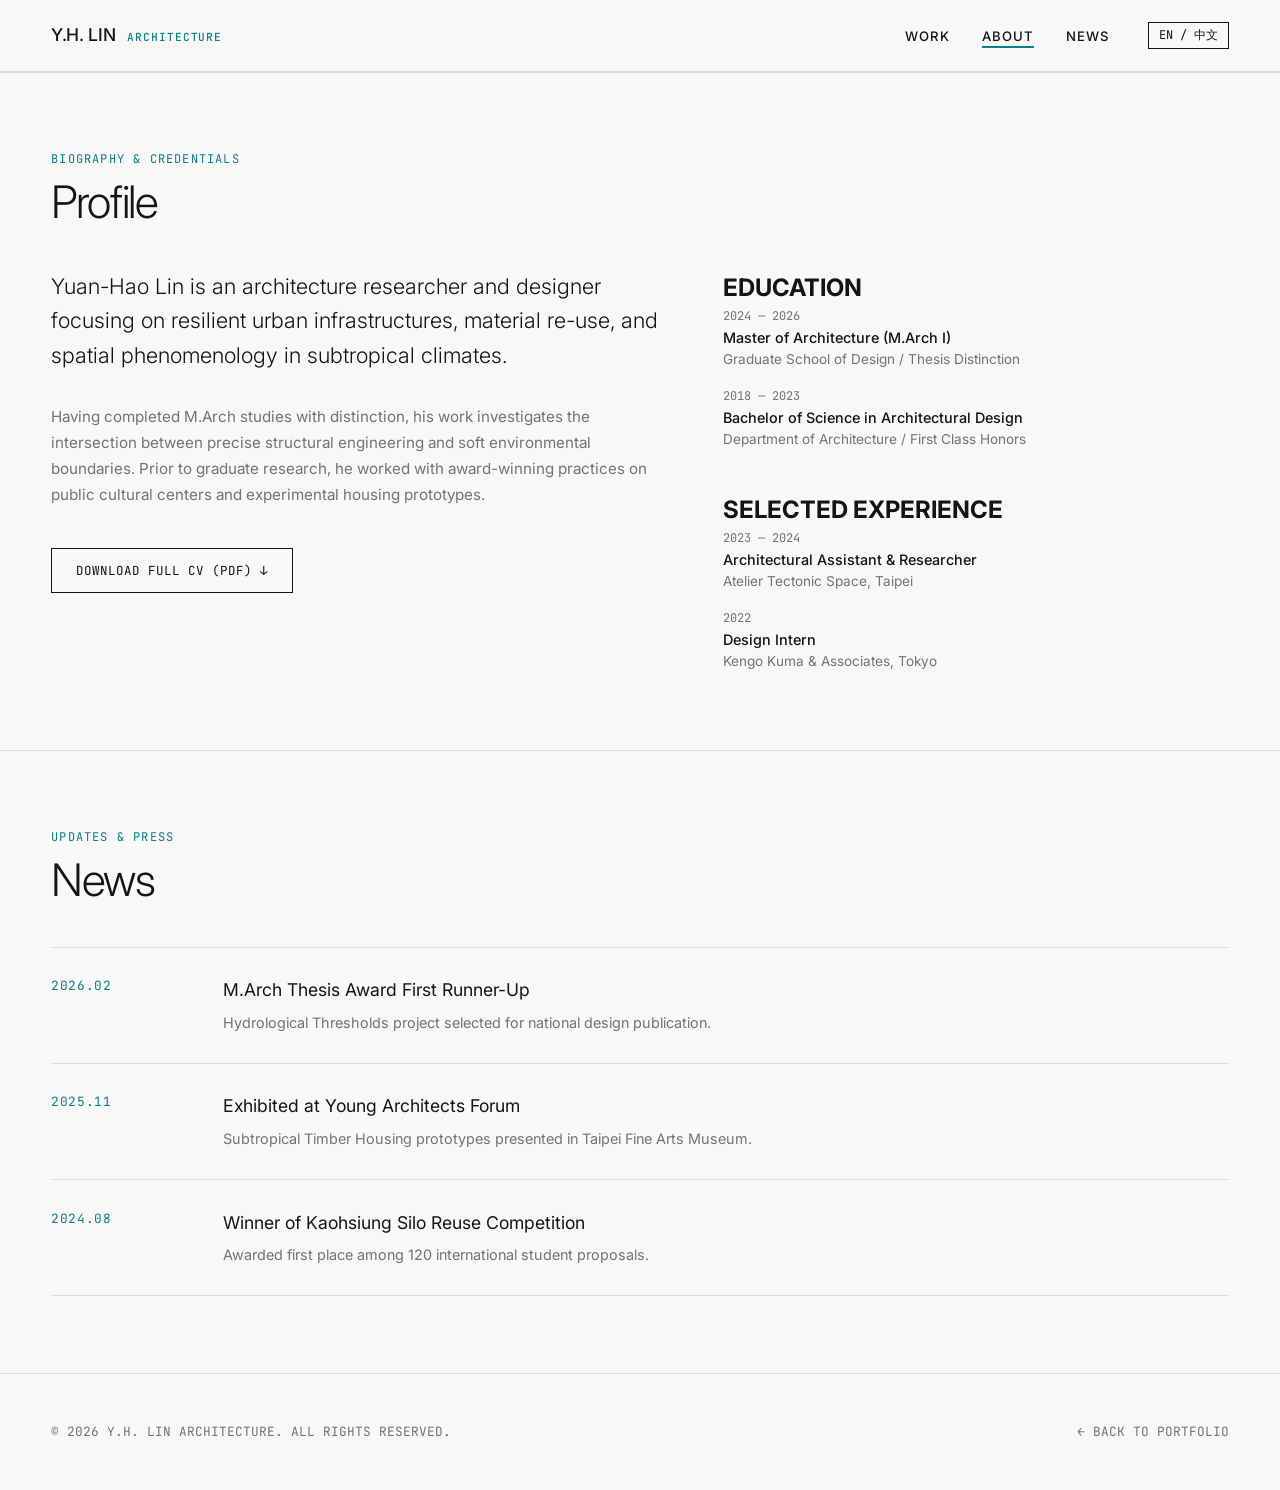
==== about.html @ 2877ac1b "prototype" ====
<!DOCTYPE html>
<html lang="en">
<head>
  <meta charset="UTF-8">
  <meta name="viewport" content="width=device-width, initial-scale=1.0">
  <title>About — Y.H. LIN Architecture</title>
  <meta name="description" content="Biography and credentials of Yuan-Hao Lin, architecture researcher and designer.">
  <link rel="preconnect" href="https://fonts.googleapis.com">
  <link rel="preconnect" href="https://fonts.gstatic.com" crossorigin>
  <link href="https://fonts.googleapis.com/css2?family=Inter:wght@300;400;500;600&family=JetBrains+Mono:wght@300;400;500&family=Noto+Sans+TC:wght@300;400;500&display=swap" rel="stylesheet">
  <link rel="stylesheet" href="styles.css">
</head>
<body data-page="about">

  <!-- SITE HEADER -->
  <header class="site-header">
    <a href="index.html" class="brand-logo" aria-label="Y.H. Lin Architecture — home">
      <span>Y.H. LIN</span>
      <span class="sub" id="logo-sub">ARCHITECTURE</span>
    </a>
    <div class="nav-container">
      <nav aria-label="Primary navigation">
        <ul class="nav-links">
          <li><a href="index.html#work" id="nav-work">WORK</a></li>
          <li><a href="about.html"      id="nav-about" class="active">ABOUT</a></li>
          <li><a href="#news"           id="nav-news">NEWS</a></li>
        </ul>
      </nav>
      <button class="lang-btn" id="lang-toggle-btn" aria-label="Toggle language between English and Chinese">EN / 中文</button>
    </div>
  </header>

  <main>

    <!-- 01. PROFILE / BIOGRAPHY -->
    <section id="profile" aria-labelledby="profile-title">
      <span class="section-label" id="profile-label">BIOGRAPHY &amp; CREDENTIALS</span>
      <h1 class="section-title" id="profile-title">Profile</h1>

      <div class="profile-layout">

        <!-- Bio column -->
        <div>
          <p class="profile-bio-main" id="profile-bio-main">
            Yuan-Hao Lin is an architecture researcher and designer focusing on resilient urban infrastructures, material re-use, and spatial phenomenology in subtropical climates.
          </p>
          <p class="profile-sub-text" id="profile-bio-sub">
            Having completed M.Arch studies with distinction, his work investigates the intersection between precise structural engineering and soft environmental boundaries. Prior to graduate research, he worked with award-winning practices on public cultural centers and experimental housing prototypes.
          </p>
          <a href="#" class="cv-download-btn" id="cv-btn"
             aria-label="Download full CV as PDF"
             onclick="alert('CV download coming soon.'); return false;">
            DOWNLOAD FULL CV (PDF) ↓
          </a>
        </div>

        <!-- Credentials column -->
        <aside class="profile-credentials" aria-label="Education and experience">

          <div class="cred-group">
            <h2 id="head-edu">EDUCATION</h2>
            <ul class="cred-list">
              <li class="cred-item">
                <span class="year">2024 — 2026</span>
                <span class="title" id="edu-1-title">Master of Architecture (M.Arch I)</span>
                <span class="institution" id="edu-1-inst">Graduate School of Design / Thesis Distinction</span>
              </li>
              <li class="cred-item">
                <span class="year">2018 — 2023</span>
                <span class="title" id="edu-2-title">Bachelor of Science in Architectural Design</span>
                <span class="institution" id="edu-2-inst">Department of Architecture / First Class Honors</span>
              </li>
            </ul>
          </div>

          <div class="cred-group">
            <h2 id="head-exp">SELECTED EXPERIENCE</h2>
            <ul class="cred-list">
              <li class="cred-item">
                <span class="year">2023 — 2024</span>
                <span class="title" id="exp-1-title">Architectural Assistant &amp; Researcher</span>
                <span class="institution">Atelier Tectonic Space, Taipei</span>
              </li>
              <li class="cred-item">
                <span class="year">2022</span>
                <span class="title" id="exp-2-title">Design Intern</span>
                <span class="institution">Kengo Kuma &amp; Associates, Tokyo</span>
              </li>
            </ul>
          </div>

        </aside>
      </div>
    </section>

    <!-- 02. NEWS -->
    <section id="news" aria-labelledby="news-title">
      <span class="section-label" id="news-label">UPDATES &amp; PRESS</span>
      <h2 class="section-title" id="news-title">News</h2>
      <div class="news-timeline" id="news-timeline" aria-label="News and press">
        <!-- Rendered via script.js -->
      </div>
    </section>

  </main>

  <footer class="site-footer">
    <div>© 2026 Y.H. LIN ARCHITECTURE. ALL RIGHTS RESERVED.</div>
    <div><a href="index.html" style="color:inherit;text-decoration:none;">← BACK TO PORTFOLIO</a></div>
  </footer>

  <script src="script.js"></script>
</body>
</html>
---- styles.css ----
/* ==========================================================================
   DESIGN SYSTEM & TOKENS
   ========================================================================== */
:root {
  --bg-primary: #f8f8f6;
  --bg-surface: #f1f0ec;
  --bg-modal: rgba(248, 248, 246, 0.96);
  --text-main: #141414;
  --text-muted: #737373;
  --border-color: #141414;
  --border-light: rgba(20, 20, 20, 0.12);
  --accent-teal: #0a7e8c;
  --accent-teal-hover: #075b65;

  --font-sans: 'Inter', 'Noto Sans TC', -apple-system, BlinkMacSystemFont, sans-serif;
  --font-mono: 'JetBrains Mono', monospace;

  --header-height: 72px;
  --gutter: clamp(1.25rem, 4vw, 3.5rem);
  --border-radius: 0px;

  --carousel-card-size: min(520px, 68vw);
  --carousel-gap: clamp(1rem, 3vw, 2.5rem);
  --transition-smooth: cubic-bezier(0.25, 1, 0.5, 1);
}

* {
  box-sizing: border-box;
  margin: 0;
  padding: 0;
}

html {
  scroll-behavior: smooth;
  font-size: 16px;
  background-color: var(--bg-primary);
  color: var(--text-main);
}

body {
  font-family: var(--font-sans);
  line-height: 1.6;
  background-color: var(--bg-primary);
  color: var(--text-main);
  overflow-x: hidden;
  -webkit-font-smoothing: antialiased;
}

/* ==========================================================================
   HEADER / NAVIGATION
   ========================================================================== */
.site-header {
  position: sticky;
  top: 0;
  left: 0;
  width: 100%;
  height: var(--header-height);
  background: var(--bg-primary);
  border-bottom: 1px solid var(--border-light);
  display: flex;
  align-items: center;
  justify-content: space-between;
  padding: 0 var(--gutter);
  z-index: 900;
}

.brand-logo {
  font-size: 1.1rem;
  font-weight: 500;
  letter-spacing: -0.02em;
  text-decoration: none;
  color: var(--text-main);
  display: flex;
  align-items: baseline;
  gap: 12px;
}

.brand-logo .sub {
  font-family: var(--font-mono);
  font-size: 0.7rem;
  color: var(--accent-teal);
  text-transform: uppercase;
  letter-spacing: 0.08em;
}

.nav-container {
  display: flex;
  align-items: center;
  gap: clamp(1.5rem, 3vw, 3rem);
}

.nav-links {
  display: flex;
  list-style: none;
  gap: clamp(1.2rem, 2.5vw, 2.2rem);
}

.nav-links a {
  text-decoration: none;
  color: var(--text-main);
  font-size: 0.82rem;
  font-weight: 500;
  letter-spacing: 0.08em;
  text-transform: uppercase;
  position: relative;
  padding: 4px 0;
  transition: color 0.2s ease;
}

.nav-links a::after {
  content: '';
  position: absolute;
  bottom: 0;
  left: 0;
  width: 0%;
  height: 1.5px;
  background-color: var(--accent-teal);
  transition: width 0.25s var(--transition-smooth);
}

.nav-links a:hover::after,
.nav-links a.active::after {
  width: 100%;
}

.lang-btn {
  background: none;
  border: 1px solid var(--border-color);
  padding: 4px 10px;
  font-family: var(--font-mono);
  font-size: 0.75rem;
  cursor: pointer;
  color: var(--text-main);
  transition: all 0.2s ease;
}

.lang-btn:hover {
  background: var(--text-main);
  color: var(--bg-primary);
}

/* ==========================================================================
   MAIN LAYOUT & EDITORIAL SECTIONS
   ========================================================================== */
main {
  padding-top: 0;
}

section {
  padding: clamp(3rem, 6vw, 6rem) var(--gutter);
  scroll-margin-top: var(--header-height);
}

/* Section Headers */
.section-label {
  font-family: var(--font-mono);
  font-size: 0.75rem;
  color: var(--accent-teal);
  text-transform: uppercase;
  letter-spacing: 0.1em;
  margin-bottom: 0.5rem;
  display: block;
}

.section-title {
  font-size: clamp(1.8rem, 3.5vw, 2.8rem);
  font-weight: 300;
  letter-spacing: -0.03em;
  margin-bottom: 2.5rem;
  line-height: 1.15;
}

/* ==========================================================================
   01. FEATURED CAROUSEL SECTION (HOME)
   ========================================================================== */
#home {
  padding: 2.5rem 0 4rem 0;
  position: relative;
  overflow: hidden;
}

.editorial-hero-meta {
  padding: 0 var(--gutter);
  margin-bottom: 2rem;
  display: grid;
  grid-template-columns: 1fr auto;
  align-items: flex-end;
}

.hero-intro-text {
  max-width: 540px;
  font-size: clamp(0.95rem, 1.4vw, 1.15rem);
  font-weight: 300;
  color: var(--text-main);
  line-height: 1.5;
}

.carousel-stage {
  position: relative;
  width: 100%;
  padding: 1rem 0 4.5rem 0;
}

.carousel-viewport {
  width: 100%;
  overflow: hidden;
  position: relative;
  cursor: grab;
}

.carousel-viewport:active {
  cursor: grabbing;
}

.carousel-track {
  display: flex;
  gap: var(--carousel-gap);
  will-change: transform;
  transition: transform 0.5s var(--transition-smooth);
  align-items: center;
}

.carousel-card {
  flex: 0 0 var(--carousel-card-size);
  aspect-ratio: 1 / 1;
  position: relative;
  border: 1px solid var(--border-color);

  background: var(--bg-surface);
  overflow: hidden;
  user-select: none;
  transition: opacity 0.4s ease, transform 0.4s ease, filter 0.4s ease;
  box-shadow: 0 8px 30px rgba(0, 0, 0, 0.04);
}

.carousel-card:not(.active) {
  opacity: 0.45;
  transform: scale(0.92);
  filter: grayscale(30%);
}

.carousel-card.active {
  opacity: 1;
  transform: scale(1);
  filter: grayscale(0%);
}

.carousel-card svg,
.carousel-card img {
  width: 100%;
  height: 100%;
  object-fit: cover;
  display: block;
  pointer-events: none;
}

.carousel-card.active::before {
  content: '';
  position: absolute;
  inset: 0;
  background: rgba(10, 126, 140, 0.08);
  opacity: 0;
  transition: opacity 0.25s ease;
  z-index: 2;
}

.carousel-card.active:hover::before {
  opacity: 1;
}

.carousel-controls {
  position: absolute;
  bottom: 0;
  left: var(--gutter);
  right: var(--gutter);
  display: flex;
  justify-content: space-between;
  align-items: center;
  pointer-events: none;
}

.carousel-btn {
  pointer-events: auto;
  background: transparent;
  border: 1px solid var(--border-color);
  color: var(--text-main);
  padding: 10px 22px;
  font-family: var(--font-mono);
  font-size: 0.78rem;
  letter-spacing: 0.12em;
  text-transform: uppercase;
  cursor: pointer;
  display: flex;
  align-items: center;
  gap: 12px;
  transition: all 0.25s ease;
}

.carousel-btn:hover {
  background: var(--text-main);
  color: var(--bg-primary);
}

.carousel-counter {
  font-family: var(--font-mono);
  font-size: 0.8rem;
  color: var(--text-muted);
  letter-spacing: 0.05em;
}

.view-all-container {
  padding: 1.5rem var(--gutter) 0 var(--gutter);
  display: flex;
  justify-content: flex-end;
}

.btn-view-all {
  display: inline-flex;
  align-items: center;
  gap: 14px;
  background: var(--text-main);
  color: var(--bg-primary);
  padding: 14px 28px;
  text-decoration: none;
  font-family: var(--font-mono);
  font-size: 0.8rem;
  letter-spacing: 0.1em;
  text-transform: uppercase;
  border: 1px solid var(--text-main);
  cursor: pointer;
  transition: all 0.25s var(--transition-smooth);
}

.btn-view-all:hover {
  background: var(--accent-teal);
  border-color: var(--accent-teal);
  color: #fff;
}

/* ==========================================================================
   02. WORK GALLERY
   ========================================================================== */
#work {
  border-top: 1px solid var(--border-light);
}

.gallery-grid {
  display: grid;
  grid-template-columns: repeat(auto-fill, minmax(320px, 1fr));
  gap: clamp(1.5rem, 3vw, 2.5rem);
}

.gallery-card {
  background: var(--bg-surface);
  border: 1px solid var(--border-light);
  cursor: pointer;
  transition: transform 0.3s ease, border-color 0.3s ease;
}

.gallery-card:hover {
  transform: translateY(-4px);
  border-color: var(--accent-teal);
}

.gallery-thumb {
  width: 100%;
  aspect-ratio: 1 / 1;
  overflow: hidden;
  border-bottom: 1px solid var(--border-light);
}

.gallery-thumb svg,
.gallery-thumb img {
  width: 100%;
  height: 100%;
  object-fit: cover;
  transition: transform 0.5s ease;
}

.gallery-card:hover .gallery-thumb svg,
.gallery-card:hover .gallery-thumb img {
  transform: scale(1.04);
}

.gallery-meta {
  padding: 1.2rem;
}

.gallery-meta .tag {
  font-family: var(--font-mono);
  font-size: 0.7rem;
  color: var(--accent-teal);
  text-transform: uppercase;
  letter-spacing: 0.08em;
}

.gallery-meta h3 {
  font-size: 1.15rem;
  font-weight: 400;
  margin: 4px 0 8px 0;
  letter-spacing: -0.01em;
}

.gallery-meta .info {
  display: flex;
  justify-content: space-between;
  font-size: 0.8rem;
  color: var(--text-muted);
  font-family: var(--font-mono);
}

/* ==========================================================================
   03. PROFILE SECTION
   ========================================================================== */
#profile {
  border-top: 1px solid var(--border-light);
  background: var(--bg-primary);
}

.profile-layout {
  display: grid;
  grid-template-columns: 1.2fr 1fr;
  gap: clamp(2rem, 5vw, 5rem);
}

.profile-bio-main {
  font-size: clamp(1.1rem, 1.8vw, 1.35rem);
  font-weight: 300;
  line-height: 1.6;
  color: var(--text-main);
  margin-bottom: 2rem;
}

.profile-sub-text {
  color: var(--text-muted);
  font-size: 0.95rem;
  line-height: 1.7;
  margin-bottom: 2.5rem;
}

.cv-download-btn {
  display: inline-flex;
  align-items: center;
  gap: 12px;
  padding: 12px 24px;
  border: 1px solid var(--border-color);
  color: var(--text-main);
  text-decoration: none;
  font-family: var(--font-mono);
  font-size: 0.78rem;
  letter-spacing: 0.08em;
  text-transform: uppercase;
  transition: all 0.25s ease;
}

.cv-download-btn:hover {
  background: var(--text-main);
  color: var(--bg-primary);
}

.profile-credentials {
  display: flex;
  flex-direction: column;
  gap: 2.5rem;
}

.cred-group h4 {
  font-family: var(--font-mono);
  font-size: 0.75rem;
  color: var(--accent-teal);
  text-transform: uppercase;
  letter-spacing: 0.1em;
  margin-bottom: 1rem;
  padding-bottom: 0.4rem;
  border-bottom: 1px solid var(--border-light);
}

.cred-list {
  list-style: none;
  display: flex;
  flex-direction: column;
  gap: 1rem;
}

.cred-item {
  display: flex;
  flex-direction: column;
  font-size: 0.9rem;
}

.cred-item .year {
  font-family: var(--font-mono);
  font-size: 0.75rem;
  color: var(--text-muted);
}

.cred-item .title {
  font-weight: 500;
}

.cred-item .institution {
  color: var(--text-muted);
  font-size: 0.85rem;
}

/* ==========================================================================
   04. NEWS SECTION
   ========================================================================== */
#news {
  border-top: 1px solid var(--border-light);
}

.news-timeline {
  display: flex;
  flex-direction: column;
}

.news-item {
  display: grid;
  grid-template-columns: 140px 1fr;
  padding: 1.8rem 0;
  border-bottom: 1px solid var(--border-light);
  gap: 2rem;
}

.news-item:first-child {
  border-top: 1px solid var(--border-light);
}

.news-date {
  font-family: var(--font-mono);
  font-size: 0.8rem;
  color: var(--accent-teal);
  letter-spacing: 0.05em;
}

.news-content h3 {
  font-size: 1.1rem;
  font-weight: 400;
  margin-bottom: 0.4rem;
}

.news-content p {
  font-size: 0.9rem;
  color: var(--text-muted);
  max-width: 680px;
}

/* ==========================================================================
   PROJECT DETAIL MODAL
   ========================================================================== */
.project-modal {
  border: none;
  background: transparent;
  padding: 0;
  max-width: 100vw;
  max-height: 100vh;
  width: 100%;
  height: 100%;
  color: var(--text-main);
  overflow: hidden;
}

.project-modal::backdrop {
  background: rgba(15, 15, 15, 0.75);
  backdrop-filter: blur(4px);
}

.modal-inner {
  background: var(--bg-primary);
  width: 100%;
  height: 100%;
  overflow-y: auto;
  padding: clamp(2rem, 5vw, 4rem) var(--gutter);
  position: relative;
  display: flex;
  flex-direction: column;
}

.modal-close-btn {
  position: fixed;
  top: 1.5rem;
  right: var(--gutter);
  background: var(--text-main);
  color: var(--bg-primary);
  border: none;
  width: 44px;
  height: 44px;
  font-size: 1.2rem;
  cursor: pointer;
  z-index: 100;
  display: flex;
  align-items: center;
  justify-content: center;
  transition: background 0.2s;
}

.modal-close-btn:hover {
  background: var(--accent-teal);
}

.modal-header-meta {
  margin-bottom: 2.5rem;
  max-width: 900px;
}

.modal-header-meta .tag {
  font-family: var(--font-mono);
  font-size: 0.8rem;
  color: var(--accent-teal);
  text-transform: uppercase;
  letter-spacing: 0.1em;
}

.modal-header-meta h2 {
  font-size: clamp(2rem, 4vw, 3.2rem);
  font-weight: 300;
  margin: 0.5rem 0 1.5rem 0;
  line-height: 1.1;
}

.modal-specs-grid {
  display: grid;
  grid-template-columns: repeat(auto-fit, minmax(160px, 1fr));
  gap: 1.5rem;
  padding-top: 1.2rem;
  border-top: 1px solid var(--border-light);
  font-size: 0.85rem;
}

.spec-item label {
  display: block;
  font-family: var(--font-mono);
  font-size: 0.7rem;
  color: var(--text-muted);
  text-transform: uppercase;
}

.modal-body {
  display: grid;
  grid-template-columns: 1fr 1.5fr;
  gap: clamp(2rem, 4vw, 4rem);
  margin-top: 2rem;
}

.modal-description {
  font-size: 1rem;
  line-height: 1.7;
  color: var(--text-main);
}

.modal-gallery-stack {
  display: flex;
  flex-direction: column;
  gap: 2rem;
}

.modal-img-wrapper {
  width: 100%;
  background: var(--bg-surface);
  border: 1px solid var(--border-light);
}

.modal-img-wrapper svg,
.modal-img-wrapper img {
  width: 100%;
  height: auto;
  display: block;
}

.modal-img-caption {
  font-family: var(--font-mono);
  font-size: 0.75rem;
  color: var(--text-muted);
  padding: 0.5rem 0.8rem;
}

.modal-drawings-heading {
  font-family: var(--font-mono);
  font-size: 0.75rem;
  color: var(--accent-teal);
  margin-bottom: 1rem;
}

.modal-overview-heading {
  font-family: var(--font-mono);
  font-size: 0.75rem;
  color: var(--accent-teal);
  margin-bottom: 0.8rem;
}

/* ==========================================================================
   FOOTER
   ========================================================================== */
.site-footer {
  border-top: 1px solid var(--border-light);
  padding: 3rem var(--gutter);
  display: flex;
  justify-content: space-between;
  align-items: center;
  font-size: 0.8rem;
  color: var(--text-muted);
  font-family: var(--font-mono);
}

/* ==========================================================================
   RESPONSIVE BREAKPOINTS
   ========================================================================== */
@media (max-width: 900px) {
  .profile-layout {
    grid-template-columns: 1fr;
  }

  .modal-body {
    grid-template-columns: 1fr;
  }
}

@media (max-width: 680px) {
  .site-header {
    padding: 0 1rem;
  }

  .nav-links {
    gap: 1rem;
  }

  .nav-links a {
    font-size: 0.75rem;
  }

  .editorial-hero-meta {
    grid-template-columns: 1fr;
    gap: 1rem;
  }

  .carousel-btn {
    padding: 8px 14px;
    font-size: 0.7rem;
  }

  .news-item {
    grid-template-columns: 1fr;
    gap: 0.5rem;
  }

  .site-footer {
    flex-direction: column;
    gap: 1rem;
    align-items: flex-start;
  }
}
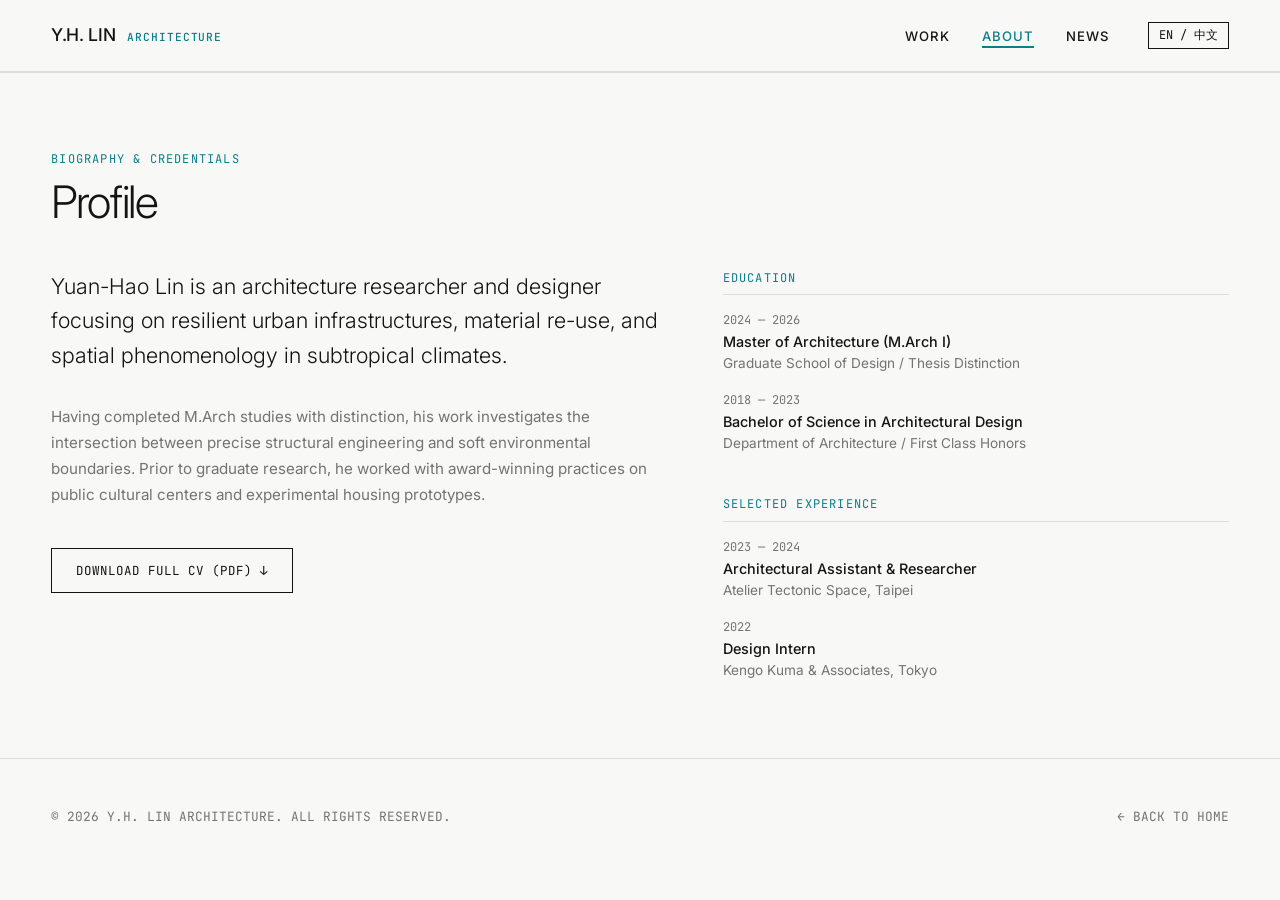
==== commit 507b9f75: "Optimize main page and buttons" ====
--- a/about.html
+++ b/about.html
@@ -8,7 +8,7 @@
   <link rel="preconnect" href="https://fonts.googleapis.com">
   <link rel="preconnect" href="https://fonts.gstatic.com" crossorigin>
   <link href="https://fonts.googleapis.com/css2?family=Inter:wght@300;400;500;600&family=JetBrains+Mono:wght@300;400;500&family=Noto+Sans+TC:wght@300;400;500&display=swap" rel="stylesheet">
-  <link rel="stylesheet" href="styles.css">
+  <link rel="stylesheet" href="styles.css?v=2">
 </head>
 <body data-page="about">
 
@@ -21,9 +21,9 @@
     <div class="nav-container">
       <nav aria-label="Primary navigation">
         <ul class="nav-links">
-          <li><a href="index.html#work" id="nav-work">WORK</a></li>
-          <li><a href="about.html"      id="nav-about" class="active">ABOUT</a></li>
-          <li><a href="#news"           id="nav-news">NEWS</a></li>
+          <li><a href="work.html"  id="nav-work">WORK</a></li>
+          <li><a href="about.html" id="nav-about" class="active" aria-current="page">ABOUT</a></li>
+          <li><a href="news.html"  id="nav-news">NEWS</a></li>
         </ul>
       </nav>
       <button class="lang-btn" id="lang-toggle-btn" aria-label="Toggle language between English and Chinese">EN / 中文</button>
@@ -32,24 +32,18 @@
 
   <main>
 
-    <!-- 01. PROFILE / BIOGRAPHY -->
+    <!-- 01. PROFILE / BIOGRAPHY (content to be refined in a later step) -->
     <section id="profile" aria-labelledby="profile-title">
       <span class="section-label" id="profile-label">BIOGRAPHY &amp; CREDENTIALS</span>
       <h1 class="section-title" id="profile-title">Profile</h1>
 
       <div class="profile-layout">
 
-        <!-- Bio column -->
+        <!-- Bio column (text from data/about.json) -->
         <div>
-          <p class="profile-bio-main" id="profile-bio-main">
-            Yuan-Hao Lin is an architecture researcher and designer focusing on resilient urban infrastructures, material re-use, and spatial phenomenology in subtropical climates.
-          </p>
-          <p class="profile-sub-text" id="profile-bio-sub">
-            Having completed M.Arch studies with distinction, his work investigates the intersection between precise structural engineering and soft environmental boundaries. Prior to graduate research, he worked with award-winning practices on public cultural centers and experimental housing prototypes.
-          </p>
-          <a href="#" class="cv-download-btn" id="cv-btn"
-             aria-label="Download full CV as PDF"
-             onclick="alert('CV download coming soon.'); return false;">
+          <p class="profile-bio-main" id="profile-bio-main"></p>
+          <p class="profile-sub-text" id="profile-bio-sub"></p>
+          <a href="#" class="cv-download-btn" id="cv-btn" aria-label="Download full CV as PDF">
             DOWNLOAD FULL CV (PDF) ↓
           </a>
         </div>
@@ -59,33 +53,15 @@
 
           <div class="cred-group">
             <h2 id="head-edu">EDUCATION</h2>
-            <ul class="cred-list">
-              <li class="cred-item">
-                <span class="year">2024 — 2026</span>
-                <span class="title" id="edu-1-title">Master of Architecture (M.Arch I)</span>
-                <span class="institution" id="edu-1-inst">Graduate School of Design / Thesis Distinction</span>
-              </li>
-              <li class="cred-item">
-                <span class="year">2018 — 2023</span>
-                <span class="title" id="edu-2-title">Bachelor of Science in Architectural Design</span>
-                <span class="institution" id="edu-2-inst">Department of Architecture / First Class Honors</span>
-              </li>
+            <ul class="cred-list" id="edu-list">
+              <!-- Dynamically populated from data/about.json -->
             </ul>
           </div>
 
           <div class="cred-group">
             <h2 id="head-exp">SELECTED EXPERIENCE</h2>
-            <ul class="cred-list">
-              <li class="cred-item">
-                <span class="year">2023 — 2024</span>
-                <span class="title" id="exp-1-title">Architectural Assistant &amp; Researcher</span>
-                <span class="institution">Atelier Tectonic Space, Taipei</span>
-              </li>
-              <li class="cred-item">
-                <span class="year">2022</span>
-                <span class="title" id="exp-2-title">Design Intern</span>
-                <span class="institution">Kengo Kuma &amp; Associates, Tokyo</span>
-              </li>
+            <ul class="cred-list" id="exp-list">
+              <!-- Dynamically populated from data/about.json -->
             </ul>
           </div>
 
@@ -93,22 +69,13 @@
       </div>
     </section>
 
-    <!-- 02. NEWS -->
-    <section id="news" aria-labelledby="news-title">
-      <span class="section-label" id="news-label">UPDATES &amp; PRESS</span>
-      <h2 class="section-title" id="news-title">News</h2>
-      <div class="news-timeline" id="news-timeline" aria-label="News and press">
-        <!-- Rendered via script.js -->
-      </div>
-    </section>
-
   </main>
 
   <footer class="site-footer">
     <div>© 2026 Y.H. LIN ARCHITECTURE. ALL RIGHTS RESERVED.</div>
-    <div><a href="index.html" style="color:inherit;text-decoration:none;">← BACK TO PORTFOLIO</a></div>
+    <div><a href="index.html" style="color:inherit;text-decoration:none;">← BACK TO HOME</a></div>
   </footer>
 
-  <script src="script.js"></script>
+  <script src="script.js?v=2"></script>
 </body>
 </html>
--- a/styles.css
+++ b/styles.css
@@ -4,7 +4,6 @@
 :root {
   --bg-primary: #f8f8f6;
   --bg-surface: #f1f0ec;
-  --bg-modal: rgba(248, 248, 246, 0.96);
   --text-main: #141414;
   --text-muted: #737373;
   --border-color: #141414;
@@ -19,7 +18,10 @@
   --gutter: clamp(1.25rem, 4vw, 3.5rem);
   --border-radius: 0px;
 
-  --carousel-card-size: min(520px, 68vw);
+  /* Carousel: centre card size. Side cards are placed by script.js so that
+     their centre sits on the viewport edge (= half of each side card hidden). */
+  --carousel-card-size: min(calc(100vw / 2.1), calc(100vh - var(--header-height) - 7.5rem));
+  --carousel-side-scale: 0.82;
   --carousel-gap: clamp(1rem, 3vw, 2.5rem);
   --transition-smooth: cubic-bezier(0.25, 1, 0.5, 1);
 }
@@ -118,6 +120,11 @@
   transition: width 0.25s var(--transition-smooth);
 }
 
+/* Current page: highlighted nav item */
+.nav-links a.active {
+  color: var(--accent-teal);
+}
+
 .nav-links a:hover::after,
 .nav-links a.active::after {
   width: 100%;
@@ -170,79 +177,85 @@
   line-height: 1.15;
 }
 
+/* "VIEW ALL →" style text link with underline (shared by all sections) */
+.section-more {
+  display: flex;
+  justify-content: center;
+  margin-top: clamp(2.5rem, 5vw, 4rem);
+}
+
+.link-arrow {
+  display: inline-flex;
+  align-items: center;
+  justify-content: space-between;
+  gap: 3rem;
+  min-width: 150px;
+  padding: 0 0 10px 0;
+  border-bottom: 1.5px solid var(--text-main);
+  color: var(--text-main);
+  text-decoration: none;
+  font-size: 0.85rem;
+  font-weight: 600;
+  letter-spacing: 0.08em;
+  text-transform: uppercase;
+  transition: color 0.2s ease, border-color 0.2s ease;
+}
+
+.link-arrow .arrow {
+  font-size: 1.1rem;
+  transition: transform 0.25s var(--transition-smooth);
+}
+
+.link-arrow:hover {
+  color: var(--accent-teal);
+  border-color: var(--accent-teal);
+}
+
+.link-arrow:hover .arrow {
+  transform: translateX(4px);
+}
+
 /* ==========================================================================
    01. FEATURED CAROUSEL SECTION (HOME)
    ========================================================================== */
 #home {
-  padding: 2.5rem 0 4rem 0;
+  padding: 2rem 0 2.5rem 0;
   position: relative;
   overflow: hidden;
-}
-
-.editorial-hero-meta {
-  padding: 0 var(--gutter);
-  margin-bottom: 2rem;
-  display: grid;
-  grid-template-columns: 1fr auto;
-  align-items: flex-end;
-}
-
-.hero-intro-text {
-  max-width: 540px;
-  font-size: clamp(0.95rem, 1.4vw, 1.15rem);
-  font-weight: 300;
-  color: var(--text-main);
-  line-height: 1.5;
 }
 
 .carousel-stage {
   position: relative;
   width: 100%;
-  padding: 1rem 0 4.5rem 0;
-}
-
+}
+
+/* Cards are absolutely positioned inside the viewport by script.js */
 .carousel-viewport {
+  position: relative;
   width: 100%;
+  height: var(--carousel-card-size);
   overflow: hidden;
-  position: relative;
-  cursor: grab;
-}
-
-.carousel-viewport:active {
-  cursor: grabbing;
-}
-
-.carousel-track {
-  display: flex;
-  gap: var(--carousel-gap);
-  will-change: transform;
-  transition: transform 0.5s var(--transition-smooth);
-  align-items: center;
+  touch-action: pan-y;
 }
 
 .carousel-card {
-  flex: 0 0 var(--carousel-card-size);
-  aspect-ratio: 1 / 1;
-  position: relative;
+  position: absolute;
+  top: 0;
+  left: 50%;
+  width: var(--carousel-card-size);
+  height: var(--carousel-card-size);
   border: 1px solid var(--border-color);
-
   background: var(--bg-surface);
   overflow: hidden;
   user-select: none;
-  transition: opacity 0.4s ease, transform 0.4s ease, filter 0.4s ease;
-  box-shadow: 0 8px 30px rgba(0, 0, 0, 0.04);
-}
-
-.carousel-card:not(.active) {
-  opacity: 0.45;
-  transform: scale(0.92);
-  filter: grayscale(30%);
-}
-
-.carousel-card.active {
-  opacity: 1;
-  transform: scale(1);
-  filter: grayscale(0%);
+  cursor: pointer;
+  transition: transform 0.6s var(--transition-smooth), opacity 0.4s ease;
+  will-change: transform;
+}
+
+.carousel-card.is-hidden {
+  opacity: 0;
+  pointer-events: none;
 }
 
 .carousel-card svg,
@@ -254,91 +267,109 @@
   pointer-events: none;
 }
 
-.carousel-card.active::before {
-  content: '';
+/* Hover overlay: only on the centre card */
+.card-overlay {
   position: absolute;
   inset: 0;
-  background: rgba(10, 126, 140, 0.08);
+  display: flex;
+  flex-direction: column;
+  justify-content: flex-end;
+  gap: 0.6rem;
+  padding: clamp(1.25rem, 3vw, 2.25rem);
+  background: rgba(10, 10, 10, 0.6);
+  color: #fff;
   opacity: 0;
-  transition: opacity 0.25s ease;
-  z-index: 2;
-}
-
-.carousel-card.active:hover::before {
+  transition: opacity 0.3s ease;
+  pointer-events: none;
+}
+
+.carousel-card.active:hover .card-overlay,
+.carousel-card.active:focus-visible .card-overlay {
   opacity: 1;
 }
 
+.card-overlay .overlay-meta {
+  font-family: var(--font-mono);
+  font-size: 0.75rem;
+  letter-spacing: 0.1em;
+  text-transform: uppercase;
+  opacity: 0.85;
+}
+
+.card-overlay .overlay-title {
+  font-size: clamp(1.3rem, 2.4vw, 2rem);
+  font-weight: 400;
+  line-height: 1.2;
+  letter-spacing: -0.01em;
+}
+
+.card-overlay .overlay-summary {
+  font-size: 0.92rem;
+  line-height: 1.6;
+  max-width: 46ch;
+  opacity: 0.9;
+}
+
+/* Caption under the carousel: only shown on touch devices (no hover) */
+.carousel-caption {
+  display: none;
+  text-align: center;
+  padding: 1.25rem var(--gutter) 0;
+}
+
+.carousel-caption .overlay-meta {
+  font-family: var(--font-mono);
+  font-size: 0.72rem;
+  color: var(--text-muted);
+  letter-spacing: 0.08em;
+  text-transform: uppercase;
+}
+
+.carousel-caption .overlay-title {
+  font-size: 1.1rem;
+  font-weight: 400;
+  margin-top: 0.2rem;
+}
+
+/* PREV / NEXT — text + arrow with underline */
 .carousel-controls {
-  position: absolute;
-  bottom: 0;
-  left: var(--gutter);
-  right: var(--gutter);
   display: flex;
   justify-content: space-between;
   align-items: center;
-  pointer-events: none;
+  padding: 2rem var(--gutter) 0;
 }
 
 .carousel-btn {
-  pointer-events: auto;
   background: transparent;
-  border: 1px solid var(--border-color);
-  color: var(--text-main);
-  padding: 10px 22px;
-  font-family: var(--font-mono);
-  font-size: 0.78rem;
-  letter-spacing: 0.12em;
+  border: none;
+  border-bottom: 1.5px solid var(--text-main);
+  color: var(--text-main);
+  padding: 0 0 10px 0;
+  min-width: 150px;
+  font-family: var(--font-sans);
+  font-size: 0.85rem;
+  font-weight: 600;
+  letter-spacing: 0.08em;
   text-transform: uppercase;
   cursor: pointer;
   display: flex;
   align-items: center;
-  gap: 12px;
-  transition: all 0.25s ease;
+  justify-content: space-between;
+  gap: 2rem;
+  transition: color 0.2s ease, border-color 0.2s ease;
+}
+
+.carousel-btn .arrow {
+  font-size: 1.1rem;
 }
 
 .carousel-btn:hover {
-  background: var(--text-main);
-  color: var(--bg-primary);
-}
-
-.carousel-counter {
-  font-family: var(--font-mono);
-  font-size: 0.8rem;
-  color: var(--text-muted);
-  letter-spacing: 0.05em;
-}
-
-.view-all-container {
-  padding: 1.5rem var(--gutter) 0 var(--gutter);
-  display: flex;
-  justify-content: flex-end;
-}
-
-.btn-view-all {
-  display: inline-flex;
-  align-items: center;
-  gap: 14px;
-  background: var(--text-main);
-  color: var(--bg-primary);
-  padding: 14px 28px;
-  text-decoration: none;
-  font-family: var(--font-mono);
-  font-size: 0.8rem;
-  letter-spacing: 0.1em;
-  text-transform: uppercase;
-  border: 1px solid var(--text-main);
-  cursor: pointer;
-  transition: all 0.25s var(--transition-smooth);
-}
-
-.btn-view-all:hover {
-  background: var(--accent-teal);
+  color: var(--accent-teal);
   border-color: var(--accent-teal);
-  color: #fff;
-}
-
-/* ==========================================================================
-   02. WORK GALLERY
+}
+
+/* ==========================================================================
+   02. WORK GALLERY (home preview + work.html)
    ========================================================================== */
 #work {
   border-top: 1px solid var(--border-light);
@@ -346,27 +377,23 @@
 
 .gallery-grid {
   display: grid;
-  grid-template-columns: repeat(auto-fill, minmax(320px, 1fr));
-  gap: clamp(1.5rem, 3vw, 2.5rem);
+  grid-template-columns: repeat(4, minmax(0, 1fr));
+  gap: clamp(1.25rem, 2.5vw, 2rem);
 }
 
 .gallery-card {
-  background: var(--bg-surface);
-  border: 1px solid var(--border-light);
+  display: block;
+  color: inherit;
+  text-decoration: none;
   cursor: pointer;
-  transition: transform 0.3s ease, border-color 0.3s ease;
-}
-
-.gallery-card:hover {
-  transform: translateY(-4px);
-  border-color: var(--accent-teal);
 }
 
 .gallery-thumb {
   width: 100%;
   aspect-ratio: 1 / 1;
   overflow: hidden;
-  border-bottom: 1px solid var(--border-light);
+  border: 1px solid var(--border-color);
+  background: var(--bg-surface);
 }
 
 .gallery-thumb svg,
@@ -374,6 +401,7 @@
   width: 100%;
   height: 100%;
   object-fit: cover;
+  display: block;
   transition: transform 0.5s ease;
 }
 
@@ -383,38 +411,39 @@
 }
 
 .gallery-meta {
-  padding: 1.2rem;
+  padding: 0.9rem 0 0;
 }
 
 .gallery-meta .tag {
   font-family: var(--font-mono);
   font-size: 0.7rem;
-  color: var(--accent-teal);
-  text-transform: uppercase;
-  letter-spacing: 0.08em;
+  color: var(--text-muted);
+  text-transform: uppercase;
+  letter-spacing: 0.06em;
 }
 
 .gallery-meta h3 {
-  font-size: 1.15rem;
-  font-weight: 400;
-  margin: 4px 0 8px 0;
+  font-size: 1rem;
+  font-weight: 500;
+  margin-top: 0.3rem;
   letter-spacing: -0.01em;
-}
-
-.gallery-meta .info {
-  display: flex;
-  justify-content: space-between;
-  font-size: 0.8rem;
-  color: var(--text-muted);
-  font-family: var(--font-mono);
-}
-
-/* ==========================================================================
-   03. PROFILE SECTION
+  line-height: 1.35;
+}
+
+.gallery-card:hover .gallery-meta h3 {
+  color: var(--accent-teal);
+}
+
+/* ==========================================================================
+   03. PROFILE SECTION (home preview + about.html)
    ========================================================================== */
 #profile {
   border-top: 1px solid var(--border-light);
   background: var(--bg-primary);
+}
+
+.profile-preview {
+  max-width: 860px;
 }
 
 .profile-layout {
@@ -436,6 +465,10 @@
   font-size: 0.95rem;
   line-height: 1.7;
   margin-bottom: 2.5rem;
+}
+
+.profile-preview .profile-sub-text {
+  margin-bottom: 0;
 }
 
 .cv-download-btn {
@@ -464,9 +497,11 @@
   gap: 2.5rem;
 }
 
+.cred-group h2,
 .cred-group h4 {
   font-family: var(--font-mono);
   font-size: 0.75rem;
+  font-weight: 400;
   color: var(--accent-teal);
   text-transform: uppercase;
   letter-spacing: 0.1em;
@@ -504,7 +539,7 @@
 }
 
 /* ==========================================================================
-   04. NEWS SECTION
+   04. NEWS SECTION (home preview + news.html)
    ========================================================================== */
 #news {
   border-top: 1px solid var(--border-light);
@@ -547,64 +582,32 @@
 }
 
 /* ==========================================================================
-   PROJECT DETAIL MODAL
-   ========================================================================== */
-.project-modal {
-  border: none;
-  background: transparent;
-  padding: 0;
-  max-width: 100vw;
-  max-height: 100vh;
-  width: 100%;
-  height: 100%;
-  color: var(--text-main);
-  overflow: hidden;
-}
-
-.project-modal::backdrop {
-  background: rgba(15, 15, 15, 0.75);
-  backdrop-filter: blur(4px);
-}
-
-.modal-inner {
-  background: var(--bg-primary);
-  width: 100%;
-  height: 100%;
-  overflow-y: auto;
-  padding: clamp(2rem, 5vw, 4rem) var(--gutter);
-  position: relative;
-  display: flex;
-  flex-direction: column;
-}
-
-.modal-close-btn {
-  position: fixed;
-  top: 1.5rem;
-  right: var(--gutter);
-  background: var(--text-main);
-  color: var(--bg-primary);
-  border: none;
-  width: 44px;
-  height: 44px;
-  font-size: 1.2rem;
-  cursor: pointer;
-  z-index: 100;
-  display: flex;
-  align-items: center;
-  justify-content: center;
-  transition: background 0.2s;
-}
-
-.modal-close-btn:hover {
-  background: var(--accent-teal);
-}
-
-.modal-header-meta {
+   PROJECT DETAIL PAGE (project.html?id=...)
+   ========================================================================== */
+.project-page {
+  padding: clamp(2rem, 5vw, 4rem) var(--gutter) clamp(3rem, 6vw, 6rem);
+}
+
+.project-back {
+  display: inline-block;
+  margin-bottom: 2rem;
+  font-family: var(--font-mono);
+  font-size: 0.75rem;
+  letter-spacing: 0.08em;
+  color: var(--text-muted);
+  text-decoration: none;
+}
+
+.project-back:hover {
+  color: var(--accent-teal);
+}
+
+.project-header {
   margin-bottom: 2.5rem;
   max-width: 900px;
 }
 
-.modal-header-meta .tag {
+.project-header .tag {
   font-family: var(--font-mono);
   font-size: 0.8rem;
   color: var(--accent-teal);
@@ -612,14 +615,14 @@
   letter-spacing: 0.1em;
 }
 
-.modal-header-meta h2 {
+.project-header h1 {
   font-size: clamp(2rem, 4vw, 3.2rem);
   font-weight: 300;
   margin: 0.5rem 0 1.5rem 0;
   line-height: 1.1;
 }
 
-.modal-specs-grid {
+.project-specs-grid {
   display: grid;
   grid-template-columns: repeat(auto-fit, minmax(160px, 1fr));
   gap: 1.5rem;
@@ -628,7 +631,7 @@
   font-size: 0.85rem;
 }
 
-.spec-item label {
+.spec-item .spec-label {
   display: block;
   font-family: var(--font-mono);
   font-size: 0.7rem;
@@ -636,57 +639,101 @@
   text-transform: uppercase;
 }
 
-.modal-body {
+.project-body {
   display: grid;
   grid-template-columns: 1fr 1.5fr;
   gap: clamp(2rem, 4vw, 4rem);
   margin-top: 2rem;
-}
-
-.modal-description {
+  align-items: start;
+}
+
+/* Description stays visible while scrolling through images */
+.project-text {
+  position: sticky;
+  top: calc(var(--header-height) + 2rem);
+}
+
+.project-description {
   font-size: 1rem;
   line-height: 1.7;
   color: var(--text-main);
 }
 
-.modal-gallery-stack {
+.project-gallery-stack {
   display: flex;
   flex-direction: column;
   gap: 2rem;
 }
 
-.modal-img-wrapper {
+.project-img-wrapper {
   width: 100%;
   background: var(--bg-surface);
   border: 1px solid var(--border-light);
 }
 
-.modal-img-wrapper svg,
-.modal-img-wrapper img {
+.project-img-wrapper svg,
+.project-img-wrapper img {
   width: 100%;
   height: auto;
   display: block;
 }
 
-.modal-img-caption {
+.project-img-caption {
   font-family: var(--font-mono);
   font-size: 0.75rem;
   color: var(--text-muted);
   padding: 0.5rem 0.8rem;
 }
 
-.modal-drawings-heading {
+.project-subheading {
   font-family: var(--font-mono);
   font-size: 0.75rem;
-  color: var(--accent-teal);
-  margin-bottom: 1rem;
-}
-
-.modal-overview-heading {
-  font-family: var(--font-mono);
-  font-size: 0.75rem;
+  font-weight: 400;
   color: var(--accent-teal);
   margin-bottom: 0.8rem;
+}
+
+/* Previous / next project at the bottom of a project page */
+.project-pager {
+  display: flex;
+  justify-content: space-between;
+  gap: 2rem;
+  margin-top: clamp(3rem, 6vw, 5rem);
+  padding-top: 2rem;
+  border-top: 1px solid var(--border-light);
+}
+
+.project-pager a {
+  display: flex;
+  flex-direction: column;
+  gap: 0.3rem;
+  max-width: 45%;
+  color: var(--text-main);
+  text-decoration: none;
+}
+
+.project-pager a.next {
+  text-align: right;
+  margin-left: auto;
+}
+
+.project-pager .pager-label {
+  font-family: var(--font-mono);
+  font-size: 0.72rem;
+  letter-spacing: 0.08em;
+  color: var(--text-muted);
+}
+
+.project-pager .pager-title {
+  font-size: 1.05rem;
+}
+
+.project-pager a:hover .pager-title {
+  color: var(--accent-teal);
+}
+
+.project-not-found {
+  padding: 4rem 0;
 }
 
 /* ==========================================================================
@@ -706,23 +753,49 @@
 /* ==========================================================================
    RESPONSIVE BREAKPOINTS
    ========================================================================== */
+@media (max-width: 1100px) {
+  .gallery-grid {
+    grid-template-columns: repeat(3, minmax(0, 1fr));
+  }
+}
+
 @media (max-width: 900px) {
   .profile-layout {
     grid-template-columns: 1fr;
   }
 
-  .modal-body {
+  .project-body {
     grid-template-columns: 1fr;
   }
+
+  .project-text {
+    position: static;
+  }
+
+  .gallery-grid {
+    grid-template-columns: repeat(2, minmax(0, 1fr));
+  }
 }
 
 @media (max-width: 680px) {
+  :root {
+    --carousel-card-size: 72vw;
+  }
+
   .site-header {
     padding: 0 1rem;
   }
 
+  .brand-logo .sub {
+    display: none;
+  }
+
+  .nav-container {
+    gap: 0.9rem;
+  }
+
   .nav-links {
-    gap: 1rem;
+    gap: 0.9rem;
   }
 
   .nav-links a {
@@ -734,9 +807,10 @@
     gap: 1rem;
   }
 
-  .carousel-btn {
-    padding: 8px 14px;
-    font-size: 0.7rem;
+  .carousel-btn,
+  .link-arrow {
+    min-width: 110px;
+    font-size: 0.75rem;
   }
 
   .news-item {
@@ -750,3 +824,21 @@
     align-items: flex-start;
   }
 }
+
+@media (max-width: 480px) {
+  .gallery-grid {
+    grid-template-columns: 1fr;
+  }
+}
+
+/* Touch devices / mobile screens: hide overlay, show caption below carousel
+   — year / category / title only, no summary */
+@media (hover: none), (max-width: 680px) {
+  .card-overlay {
+    display: none;
+  }
+
+  .carousel-caption {
+    display: block;
+  }
+}
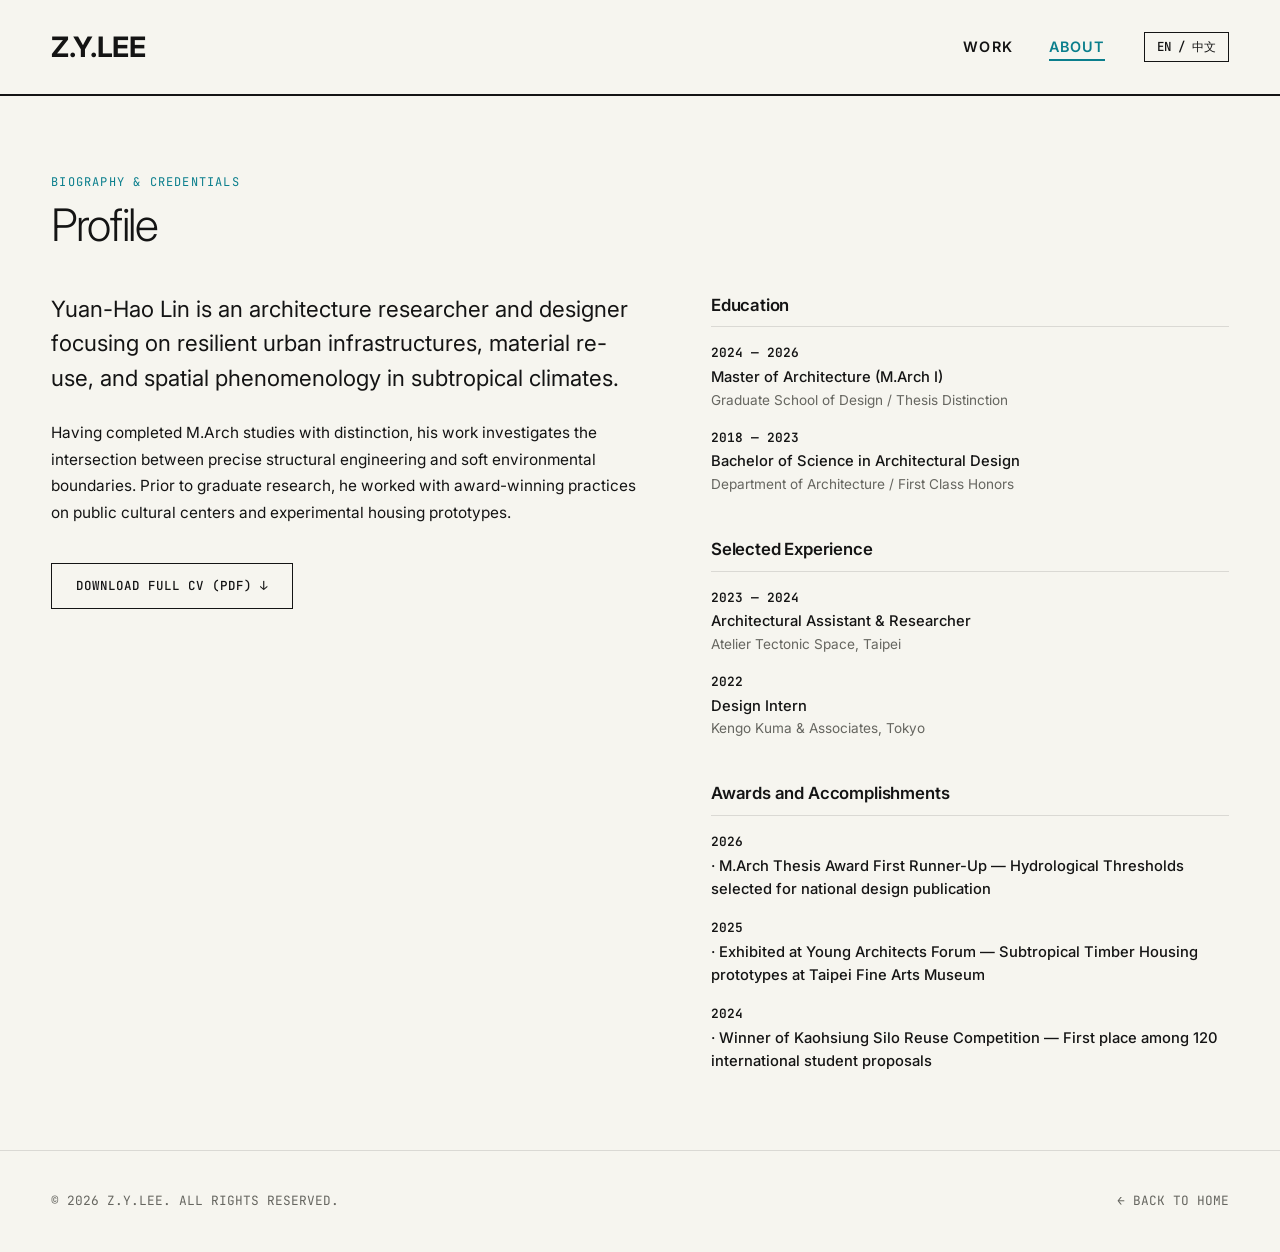
==== commit 1d161ef7: "style: update layout color, preview, aspect ratio and remove deleted news" ====
--- a/about.html
+++ b/about.html
@@ -3,27 +3,23 @@
 <head>
   <meta charset="UTF-8">
   <meta name="viewport" content="width=device-width, initial-scale=1.0">
-  <title>About — Y.H. LIN Architecture</title>
-  <meta name="description" content="Biography and credentials of Yuan-Hao Lin, architecture researcher and designer.">
+  <title>About — Z.Y.LEE</title>
+  <meta name="description" content="Biography, credentials, and awards of Z.Y.LEE.">
   <link rel="preconnect" href="https://fonts.googleapis.com">
   <link rel="preconnect" href="https://fonts.gstatic.com" crossorigin>
-  <link href="https://fonts.googleapis.com/css2?family=Inter:wght@300;400;500;600&family=JetBrains+Mono:wght@300;400;500&family=Noto+Sans+TC:wght@300;400;500&display=swap" rel="stylesheet">
-  <link rel="stylesheet" href="styles.css?v=2">
+  <link href="https://fonts.googleapis.com/css2?family=Inter:wght@300;400;500;600;700&family=JetBrains+Mono:wght@300;400;500&family=Noto+Sans+TC:wght@300;400;500;700&display=swap" rel="stylesheet">
+  <link rel="stylesheet" href="styles.css?v=3">
 </head>
 <body data-page="about">
 
   <!-- SITE HEADER -->
   <header class="site-header">
-    <a href="index.html" class="brand-logo" aria-label="Y.H. Lin Architecture — home">
-      <span>Y.H. LIN</span>
-      <span class="sub" id="logo-sub">ARCHITECTURE</span>
-    </a>
+    <a href="index.html" class="brand-logo" aria-label="Z.Y.LEE — home">Z.Y.LEE</a>
     <div class="nav-container">
       <nav aria-label="Primary navigation">
         <ul class="nav-links">
           <li><a href="work.html"  id="nav-work">WORK</a></li>
           <li><a href="about.html" id="nav-about" class="active" aria-current="page">ABOUT</a></li>
-          <li><a href="news.html"  id="nav-news">NEWS</a></li>
         </ul>
       </nav>
       <button class="lang-btn" id="lang-toggle-btn" aria-label="Toggle language between English and Chinese">EN / 中文</button>
@@ -32,50 +28,58 @@
 
   <main>
 
-    <!-- 01. PROFILE / BIOGRAPHY (content to be refined in a later step) -->
+    <!-- PROFILE / BIOGRAPHY / AWARDS -->
     <section id="profile" aria-labelledby="profile-title">
       <span class="section-label" id="profile-label">BIOGRAPHY &amp; CREDENTIALS</span>
       <h1 class="section-title" id="profile-title">Profile</h1>
 
-      <div class="profile-layout">
+      <div class="about-layout" id="about-layout">
 
-        <!-- Bio column (text from data/about.json) -->
-        <div>
-          <p class="profile-bio-main" id="profile-bio-main"></p>
-          <p class="profile-sub-text" id="profile-bio-sub"></p>
-          <a href="#" class="cv-download-btn" id="cv-btn" aria-label="Download full CV as PDF">
-            DOWNLOAD FULL CV (PDF) ↓
-          </a>
+        <!-- Optional photo column (shown automatically when "photo" is set in data/about.json) -->
+        <div class="about-photo-col" id="about-photo-col" hidden>
+          <img id="about-photo" src="" alt="Profile portrait">
         </div>
 
-        <!-- Credentials column -->
-        <aside class="profile-credentials" aria-label="Education and experience">
-
-          <div class="cred-group">
-            <h2 id="head-edu">EDUCATION</h2>
-            <ul class="cred-list" id="edu-list">
-              <!-- Dynamically populated from data/about.json -->
-            </ul>
+        <!-- Bio + Credentials + Awards column -->
+        <div class="about-content-col">
+          <div class="about-bio-block">
+            <p class="profile-bio-main" id="profile-bio-main"></p>
+            <p class="profile-sub-text" id="profile-bio-sub"></p>
+            <a href="#" class="cv-download-btn" id="cv-btn" aria-label="Download full CV as PDF">
+              DOWNLOAD FULL CV (PDF) ↓
+            </a>
           </div>
 
-          <div class="cred-group">
-            <h2 id="head-exp">SELECTED EXPERIENCE</h2>
-            <ul class="cred-list" id="exp-list">
-              <!-- Dynamically populated from data/about.json -->
-            </ul>
+          <div class="profile-credentials" aria-label="Education, experience, and awards">
+
+            <div class="cred-group">
+              <h2 id="head-edu">EDUCATION</h2>
+              <ul class="cred-list" id="edu-list"></ul>
+            </div>
+
+            <div class="cred-group">
+              <h2 id="head-exp">SELECTED EXPERIENCE</h2>
+              <ul class="cred-list" id="exp-list"></ul>
+            </div>
+
+            <div class="cred-group">
+              <h2 id="head-awards">AWARDS &amp; ACCOMPLISHMENTS</h2>
+              <ul class="cred-list" id="awards-list"></ul>
+            </div>
+
           </div>
+        </div>
 
-        </aside>
       </div>
     </section>
 
   </main>
 
   <footer class="site-footer">
-    <div>© 2026 Y.H. LIN ARCHITECTURE. ALL RIGHTS RESERVED.</div>
+    <div>© 2026 Z.Y.LEE. ALL RIGHTS RESERVED.</div>
     <div><a href="index.html" style="color:inherit;text-decoration:none;">← BACK TO HOME</a></div>
   </footer>
 
-  <script src="script.js?v=2"></script>
+  <script src="script.js?v=3"></script>
 </body>
 </html>
--- a/styles.css
+++ b/styles.css
@@ -2,27 +2,28 @@
    DESIGN SYSTEM & TOKENS
    ========================================================================== */
 :root {
-  --bg-primary: #f8f8f6;
-  --bg-surface: #f1f0ec;
+  --bg-primary: #F6F5EF;
+  --bg-surface: #ECEAE2;
   --text-main: #141414;
-  --text-muted: #737373;
+  --text-muted: #666660;
   --border-color: #141414;
   --border-light: rgba(20, 20, 20, 0.12);
+  --border-width: 1px;
   --accent-teal: #0a7e8c;
   --accent-teal-hover: #075b65;
 
   --font-sans: 'Inter', 'Noto Sans TC', -apple-system, BlinkMacSystemFont, sans-serif;
   --font-mono: 'JetBrains Mono', monospace;
 
-  --header-height: 72px;
-  --gutter: clamp(1.25rem, 4vw, 3.5rem);
+  --header-height: 96px;
+  --gutter: clamp(1.5rem, 4vw, 3.5rem);
   --border-radius: 0px;
 
-  /* Carousel: centre card size. Side cards are placed by script.js so that
-     their centre sits on the viewport edge (= half of each side card hidden). */
-  --carousel-card-size: min(calc(100vw / 2.1), calc(100vh - var(--header-height) - 7.5rem));
-  --carousel-side-scale: 0.82;
-  --carousel-gap: clamp(1rem, 3vw, 2.5rem);
+  /* Carousel: slightly smaller square so header + carousel + PREV/NEXT fit
+     comfortably in the first viewport with generous breathing room */
+  --carousel-card-size: min(calc(100vw / 2.35), calc(100vh - var(--header-height) - 9.5rem));
+  --carousel-side-scale: 0.80;
+  --carousel-gap: clamp(1.25rem, 3vw, 2.5rem);
   --transition-smooth: cubic-bezier(0.25, 1, 0.5, 1);
 }
 
@@ -58,7 +59,7 @@
   width: 100%;
   height: var(--header-height);
   background: var(--bg-primary);
-  border-bottom: 1px solid var(--border-light);
+  border-bottom: 2px solid var(--border-color);
   display: flex;
   align-items: center;
   justify-content: space-between;
@@ -67,22 +68,12 @@
 }
 
 .brand-logo {
-  font-size: 1.1rem;
-  font-weight: 500;
+  font-size: clamp(1.5rem, 2.2vw, 1.9rem);
+  font-weight: 700;
   letter-spacing: -0.02em;
   text-decoration: none;
   color: var(--text-main);
-  display: flex;
-  align-items: baseline;
-  gap: 12px;
-}
-
-.brand-logo .sub {
-  font-family: var(--font-mono);
-  font-size: 0.7rem;
-  color: var(--accent-teal);
-  text-transform: uppercase;
-  letter-spacing: 0.08em;
+  line-height: 1;
 }
 
 .nav-container {
@@ -94,14 +85,14 @@
 .nav-links {
   display: flex;
   list-style: none;
-  gap: clamp(1.2rem, 2.5vw, 2.2rem);
+  gap: clamp(1.4rem, 2.8vw, 2.6rem);
 }
 
 .nav-links a {
   text-decoration: none;
   color: var(--text-main);
-  font-size: 0.82rem;
-  font-weight: 500;
+  font-size: 0.9rem;
+  font-weight: 600;
   letter-spacing: 0.08em;
   text-transform: uppercase;
   position: relative;
@@ -112,10 +103,10 @@
 .nav-links a::after {
   content: '';
   position: absolute;
-  bottom: 0;
+  bottom: -2px;
   left: 0;
   width: 0%;
-  height: 1.5px;
+  height: 2px;
   background-color: var(--accent-teal);
   transition: width 0.25s var(--transition-smooth);
 }
@@ -132,10 +123,11 @@
 
 .lang-btn {
   background: none;
-  border: 1px solid var(--border-color);
-  padding: 4px 10px;
-  font-family: var(--font-mono);
-  font-size: 0.75rem;
+  border: var(--border-width) solid var(--border-color);
+  padding: 5px 12px;
+  font-family: var(--font-mono);
+  font-size: 0.78rem;
+  font-weight: 500;
   cursor: pointer;
   color: var(--text-main);
   transition: all 0.2s ease;
@@ -154,7 +146,7 @@
 }
 
 section {
-  padding: clamp(3rem, 6vw, 6rem) var(--gutter);
+  padding: clamp(3rem, 6vw, 5.5rem) var(--gutter);
   scroll-margin-top: var(--header-height);
 }
 
@@ -189,9 +181,9 @@
   align-items: center;
   justify-content: space-between;
   gap: 3rem;
-  min-width: 150px;
+  min-width: 160px;
   padding: 0 0 10px 0;
-  border-bottom: 1.5px solid var(--text-main);
+  border-bottom: var(--border-width) solid var(--border-color);
   color: var(--text-main);
   text-decoration: none;
   font-size: 0.85rem;
@@ -219,7 +211,7 @@
    01. FEATURED CAROUSEL SECTION (HOME)
    ========================================================================== */
 #home {
-  padding: 2rem 0 2.5rem 0;
+  padding: clamp(2.25rem, 4.5vh, 3.5rem) 0 clamp(2rem, 4vh, 3rem) 0;
   position: relative;
   overflow: hidden;
 }
@@ -236,6 +228,12 @@
   height: var(--carousel-card-size);
   overflow: hidden;
   touch-action: pan-y;
+  cursor: grab;
+}
+
+.carousel-viewport.is-dragging,
+.carousel-viewport.is-dragging .carousel-card {
+  cursor: grabbing;
 }
 
 .carousel-card {
@@ -244,7 +242,8 @@
   left: 50%;
   width: var(--carousel-card-size);
   height: var(--carousel-card-size);
-  border: 1px solid var(--border-color);
+  border: none;
+  border-radius: 0;
   background: var(--bg-surface);
   overflow: hidden;
   user-select: none;
@@ -276,7 +275,7 @@
   justify-content: flex-end;
   gap: 0.6rem;
   padding: clamp(1.25rem, 3vw, 2.25rem);
-  background: rgba(10, 10, 10, 0.6);
+  background: rgba(10, 10, 10, 0.62);
   color: #fff;
   opacity: 0;
   transition: opacity 0.3s ease;
@@ -297,14 +296,14 @@
 }
 
 .card-overlay .overlay-title {
-  font-size: clamp(1.3rem, 2.4vw, 2rem);
-  font-weight: 400;
+  font-size: clamp(1.25rem, 2.2vw, 1.85rem);
+  font-weight: 500;
   line-height: 1.2;
   letter-spacing: -0.01em;
 }
 
 .card-overlay .overlay-summary {
-  font-size: 0.92rem;
+  font-size: 0.9rem;
   line-height: 1.6;
   max-width: 46ch;
   opacity: 0.9;
@@ -327,7 +326,7 @@
 
 .carousel-caption .overlay-title {
   font-size: 1.1rem;
-  font-weight: 400;
+  font-weight: 500;
   margin-top: 0.2rem;
 }
 
@@ -336,13 +335,13 @@
   display: flex;
   justify-content: space-between;
   align-items: center;
-  padding: 2rem var(--gutter) 0;
+  padding: clamp(1.25rem, 2.5vh, 2rem) var(--gutter) 0;
 }
 
 .carousel-btn {
   background: transparent;
   border: none;
-  border-bottom: 1.5px solid var(--text-main);
+  border-bottom: var(--border-width) solid var(--border-color);
   color: var(--text-main);
   padding: 0 0 10px 0;
   min-width: 150px;
@@ -375,6 +374,10 @@
   border-top: 1px solid var(--border-light);
 }
 
+body[data-page="work"] #work {
+  border-top: none;
+}
+
 .gallery-grid {
   display: grid;
   grid-template-columns: repeat(4, minmax(0, 1fr));
@@ -392,7 +395,8 @@
   width: 100%;
   aspect-ratio: 1 / 1;
   overflow: hidden;
-  border: 1px solid var(--border-color);
+  border: var(--border-width) solid var(--border-color);
+  border-radius: 0;
   background: var(--bg-surface);
 }
 
@@ -416,7 +420,7 @@
 
 .gallery-meta .tag {
   font-family: var(--font-mono);
-  font-size: 0.7rem;
+  font-size: 0.72rem;
   color: var(--text-muted);
   text-transform: uppercase;
   letter-spacing: 0.06em;
@@ -424,7 +428,7 @@
 
 .gallery-meta h3 {
   font-size: 1rem;
-  font-weight: 500;
+  font-weight: 600;
   margin-top: 0.3rem;
   letter-spacing: -0.01em;
   line-height: 1.35;
@@ -435,36 +439,63 @@
 }
 
 /* ==========================================================================
-   03. PROFILE SECTION (home preview + about.html)
+   03. PROFILE / ABOUT SECTION (home preview + about.html)
    ========================================================================== */
 #profile {
   border-top: 1px solid var(--border-light);
   background: var(--bg-primary);
 }
 
+body[data-page="about"] #profile {
+  border-top: none;
+}
+
 .profile-preview {
   max-width: 860px;
 }
 
-.profile-layout {
+/* About layout:
+   - Without photo: 2 columns (Bio on left, Credentials + Awards on right)
+   - With photo (.has-photo): Photo on left, Bio + Credentials + Awards stacked on right (like Annabelle Tan) */
+.about-layout .about-content-col {
   display: grid;
-  grid-template-columns: 1.2fr 1fr;
-  gap: clamp(2rem, 5vw, 5rem);
+  grid-template-columns: 1.15fr 1fr;
+  gap: clamp(2.5rem, 5vw, 5rem);
+  align-items: start;
+}
+
+.about-layout.has-photo {
+  display: grid;
+  grid-template-columns: 1fr 1.15fr;
+  gap: clamp(2.5rem, 5vw, 5rem);
+  align-items: start;
+}
+
+.about-layout.has-photo .about-content-col {
+  display: flex;
+  flex-direction: column;
+  gap: 3rem;
+}
+
+.about-photo-col img {
+  width: 100%;
+  height: auto;
+  display: block;
 }
 
 .profile-bio-main {
-  font-size: clamp(1.1rem, 1.8vw, 1.35rem);
-  font-weight: 300;
-  line-height: 1.6;
-  color: var(--text-main);
-  margin-bottom: 2rem;
+  font-size: clamp(1.15rem, 1.8vw, 1.4rem);
+  font-weight: 400;
+  line-height: 1.55;
+  color: var(--text-main);
+  margin-bottom: 1.5rem;
 }
 
 .profile-sub-text {
-  color: var(--text-muted);
-  font-size: 0.95rem;
-  line-height: 1.7;
-  margin-bottom: 2.5rem;
+  color: var(--text-main);
+  font-size: 0.96rem;
+  line-height: 1.75;
+  margin-bottom: 2.25rem;
 }
 
 .profile-preview .profile-sub-text {
@@ -476,11 +507,12 @@
   align-items: center;
   gap: 12px;
   padding: 12px 24px;
-  border: 1px solid var(--border-color);
+  border: var(--border-width) solid var(--border-color);
   color: var(--text-main);
   text-decoration: none;
   font-family: var(--font-mono);
   font-size: 0.78rem;
+  font-weight: 500;
   letter-spacing: 0.08em;
   text-transform: uppercase;
   transition: all 0.25s ease;
@@ -497,16 +529,14 @@
   gap: 2.5rem;
 }
 
-.cred-group h2,
-.cred-group h4 {
-  font-family: var(--font-mono);
-  font-size: 0.75rem;
-  font-weight: 400;
-  color: var(--accent-teal);
-  text-transform: uppercase;
-  letter-spacing: 0.1em;
+.cred-group h2 {
+  font-family: var(--font-sans);
+  font-size: 1.05rem;
+  font-weight: 600;
+  color: var(--text-main);
+  letter-spacing: -0.01em;
   margin-bottom: 1rem;
-  padding-bottom: 0.4rem;
+  padding-bottom: 0.5rem;
   border-bottom: 1px solid var(--border-light);
 }
 
@@ -520,13 +550,15 @@
 .cred-item {
   display: flex;
   flex-direction: column;
-  font-size: 0.9rem;
+  font-size: 0.92rem;
 }
 
 .cred-item .year {
   font-family: var(--font-mono);
-  font-size: 0.75rem;
-  color: var(--text-muted);
+  font-size: 0.8rem;
+  font-weight: 600;
+  color: var(--text-main);
+  margin-bottom: 0.15rem;
 }
 
 .cred-item .title {
@@ -539,136 +571,87 @@
 }
 
 /* ==========================================================================
-   04. NEWS SECTION (home preview + news.html)
+   PROJECT DETAIL PAGE (project.html?id=...)
+   Annabelle Tan layout:
+   - Left column (sticky): Category + Teal Title + Description + Specs
+   - Right column (scrolls): Full-width stack of images from the very top
    ========================================================================== */
-#news {
-  border-top: 1px solid var(--border-light);
-}
-
-.news-timeline {
+.project-page {
+  padding: clamp(2.5rem, 5vw, 4rem) var(--gutter) clamp(3rem, 6vw, 6rem);
+}
+
+.project-split {
+  display: grid;
+  grid-template-columns: minmax(280px, 32%) 1fr;
+  gap: clamp(2.5rem, 5vw, 5.5rem);
+  align-items: start;
+}
+
+.project-info-col {
+  position: sticky;
+  top: calc(var(--header-height) + 2.5rem);
   display: flex;
   flex-direction: column;
 }
 
-.news-item {
-  display: grid;
-  grid-template-columns: 140px 1fr;
-  padding: 1.8rem 0;
-  border-bottom: 1px solid var(--border-light);
-  gap: 2rem;
-}
-
-.news-item:first-child {
-  border-top: 1px solid var(--border-light);
-}
-
-.news-date {
+.project-info-col .tag {
   font-family: var(--font-mono);
   font-size: 0.8rem;
   color: var(--accent-teal);
-  letter-spacing: 0.05em;
-}
-
-.news-content h3 {
-  font-size: 1.1rem;
-  font-weight: 400;
-  margin-bottom: 0.4rem;
-}
-
-.news-content p {
-  font-size: 0.9rem;
-  color: var(--text-muted);
-  max-width: 680px;
-}
-
-/* ==========================================================================
-   PROJECT DETAIL PAGE (project.html?id=...)
-   ========================================================================== */
-.project-page {
-  padding: clamp(2rem, 5vw, 4rem) var(--gutter) clamp(3rem, 6vw, 6rem);
-}
-
-.project-back {
-  display: inline-block;
+  text-transform: uppercase;
+  letter-spacing: 0.08em;
+  margin-bottom: 0.75rem;
+}
+
+.project-info-col h1 {
+  font-size: clamp(1.9rem, 3.2vw, 2.85rem);
+  font-weight: 600;
+  color: var(--accent-teal);
+  line-height: 1.12;
+  letter-spacing: -0.02em;
+  margin-bottom: 1.75rem;
+}
+
+.project-description {
+  font-size: 0.95rem;
+  line-height: 1.7;
+  color: var(--text-main);
   margin-bottom: 2rem;
-  font-family: var(--font-mono);
-  font-size: 0.75rem;
-  letter-spacing: 0.08em;
-  color: var(--text-muted);
-  text-decoration: none;
-}
-
-.project-back:hover {
-  color: var(--accent-teal);
-}
-
-.project-header {
-  margin-bottom: 2.5rem;
-  max-width: 900px;
-}
-
-.project-header .tag {
-  font-family: var(--font-mono);
-  font-size: 0.8rem;
-  color: var(--accent-teal);
-  text-transform: uppercase;
-  letter-spacing: 0.1em;
-}
-
-.project-header h1 {
-  font-size: clamp(2rem, 4vw, 3.2rem);
-  font-weight: 300;
-  margin: 0.5rem 0 1.5rem 0;
-  line-height: 1.1;
-}
-
-.project-specs-grid {
-  display: grid;
-  grid-template-columns: repeat(auto-fit, minmax(160px, 1fr));
-  gap: 1.5rem;
-  padding-top: 1.2rem;
+}
+
+.project-specs-list {
+  display: flex;
+  flex-direction: column;
+  gap: 0.75rem;
+  padding-top: 1.25rem;
   border-top: 1px solid var(--border-light);
   font-size: 0.85rem;
 }
 
-.spec-item .spec-label {
-  display: block;
-  font-family: var(--font-mono);
-  font-size: 0.7rem;
+.spec-row {
+  display: flex;
+  justify-content: space-between;
+  gap: 1rem;
+}
+
+.spec-row .spec-label {
+  font-family: var(--font-mono);
+  font-size: 0.72rem;
   color: var(--text-muted);
   text-transform: uppercase;
-}
-
-.project-body {
-  display: grid;
-  grid-template-columns: 1fr 1.5fr;
-  gap: clamp(2rem, 4vw, 4rem);
-  margin-top: 2rem;
-  align-items: start;
-}
-
-/* Description stays visible while scrolling through images */
-.project-text {
-  position: sticky;
-  top: calc(var(--header-height) + 2rem);
-}
-
-.project-description {
-  font-size: 1rem;
-  line-height: 1.7;
-  color: var(--text-main);
-}
-
-.project-gallery-stack {
+  letter-spacing: 0.06em;
+}
+
+.project-gallery-col {
   display: flex;
   flex-direction: column;
-  gap: 2rem;
+  gap: 2.5rem;
 }
 
 .project-img-wrapper {
   width: 100%;
-  background: var(--bg-surface);
-  border: 1px solid var(--border-light);
+  background: transparent;
+  border: none;
 }
 
 .project-img-wrapper svg,
@@ -678,27 +661,12 @@
   display: block;
 }
 
-.project-img-caption {
-  font-family: var(--font-mono);
-  font-size: 0.75rem;
-  color: var(--text-muted);
-  padding: 0.5rem 0.8rem;
-}
-
-.project-subheading {
-  font-family: var(--font-mono);
-  font-size: 0.75rem;
-  font-weight: 400;
-  color: var(--accent-teal);
-  margin-bottom: 0.8rem;
-}
-
 /* Previous / next project at the bottom of a project page */
 .project-pager {
   display: flex;
   justify-content: space-between;
   gap: 2rem;
-  margin-top: clamp(3rem, 6vw, 5rem);
+  margin-top: clamp(3.5rem, 6vw, 5.5rem);
   padding-top: 2rem;
   border-top: 1px solid var(--border-light);
 }
@@ -726,6 +694,7 @@
 
 .project-pager .pager-title {
   font-size: 1.05rem;
+  font-weight: 500;
 }
 
 .project-pager a:hover .pager-title {
@@ -741,7 +710,7 @@
    ========================================================================== */
 .site-footer {
   border-top: 1px solid var(--border-light);
-  padding: 3rem var(--gutter);
+  padding: 2.5rem var(--gutter);
   display: flex;
   justify-content: space-between;
   align-items: center;
@@ -760,62 +729,55 @@
 }
 
 @media (max-width: 900px) {
-  .profile-layout {
+  .about-layout .about-content-col,
+  .about-layout.has-photo {
     grid-template-columns: 1fr;
   }
 
-  .project-body {
+  .project-split {
     grid-template-columns: 1fr;
   }
 
-  .project-text {
+  .project-info-col {
     position: static;
   }
 
   .gallery-grid {
     grid-template-columns: repeat(2, minmax(0, 1fr));
   }
+
+  .carousel-controls {
+    position: static;
+    padding: 1.5rem var(--gutter) 0;
+  }
 }
 
 @media (max-width: 680px) {
   :root {
-    --carousel-card-size: 72vw;
+    --header-height: 76px;
+    --carousel-card-size: 70vw;
   }
 
   .site-header {
     padding: 0 1rem;
   }
 
-  .brand-logo .sub {
-    display: none;
-  }
-
   .nav-container {
-    gap: 0.9rem;
+    gap: 1rem;
   }
 
   .nav-links {
-    gap: 0.9rem;
+    gap: 1rem;
   }
 
   .nav-links a {
-    font-size: 0.75rem;
-  }
-
-  .editorial-hero-meta {
-    grid-template-columns: 1fr;
-    gap: 1rem;
+    font-size: 0.8rem;
   }
 
   .carousel-btn,
   .link-arrow {
     min-width: 110px;
     font-size: 0.75rem;
-  }
-
-  .news-item {
-    grid-template-columns: 1fr;
-    gap: 0.5rem;
   }
 
   .site-footer {
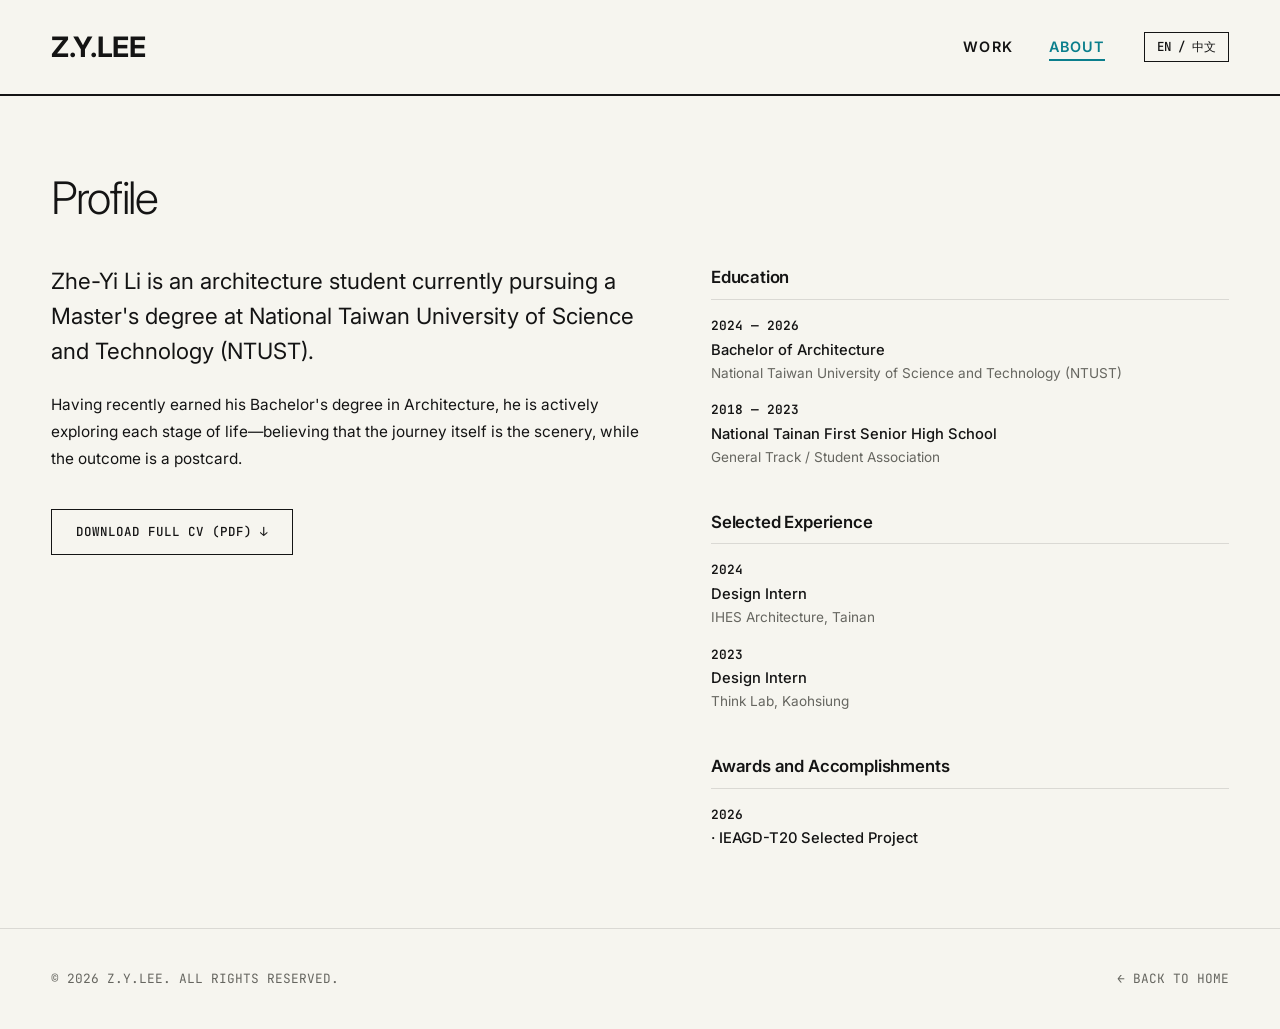
==== commit d48fbed1: "content upload" ====
--- a/about.html
+++ b/about.html
@@ -30,7 +30,6 @@
 
     <!-- PROFILE / BIOGRAPHY / AWARDS -->
     <section id="profile" aria-labelledby="profile-title">
-      <span class="section-label" id="profile-label">BIOGRAPHY &amp; CREDENTIALS</span>
       <h1 class="section-title" id="profile-title">Profile</h1>
 
       <div class="about-layout" id="about-layout">
